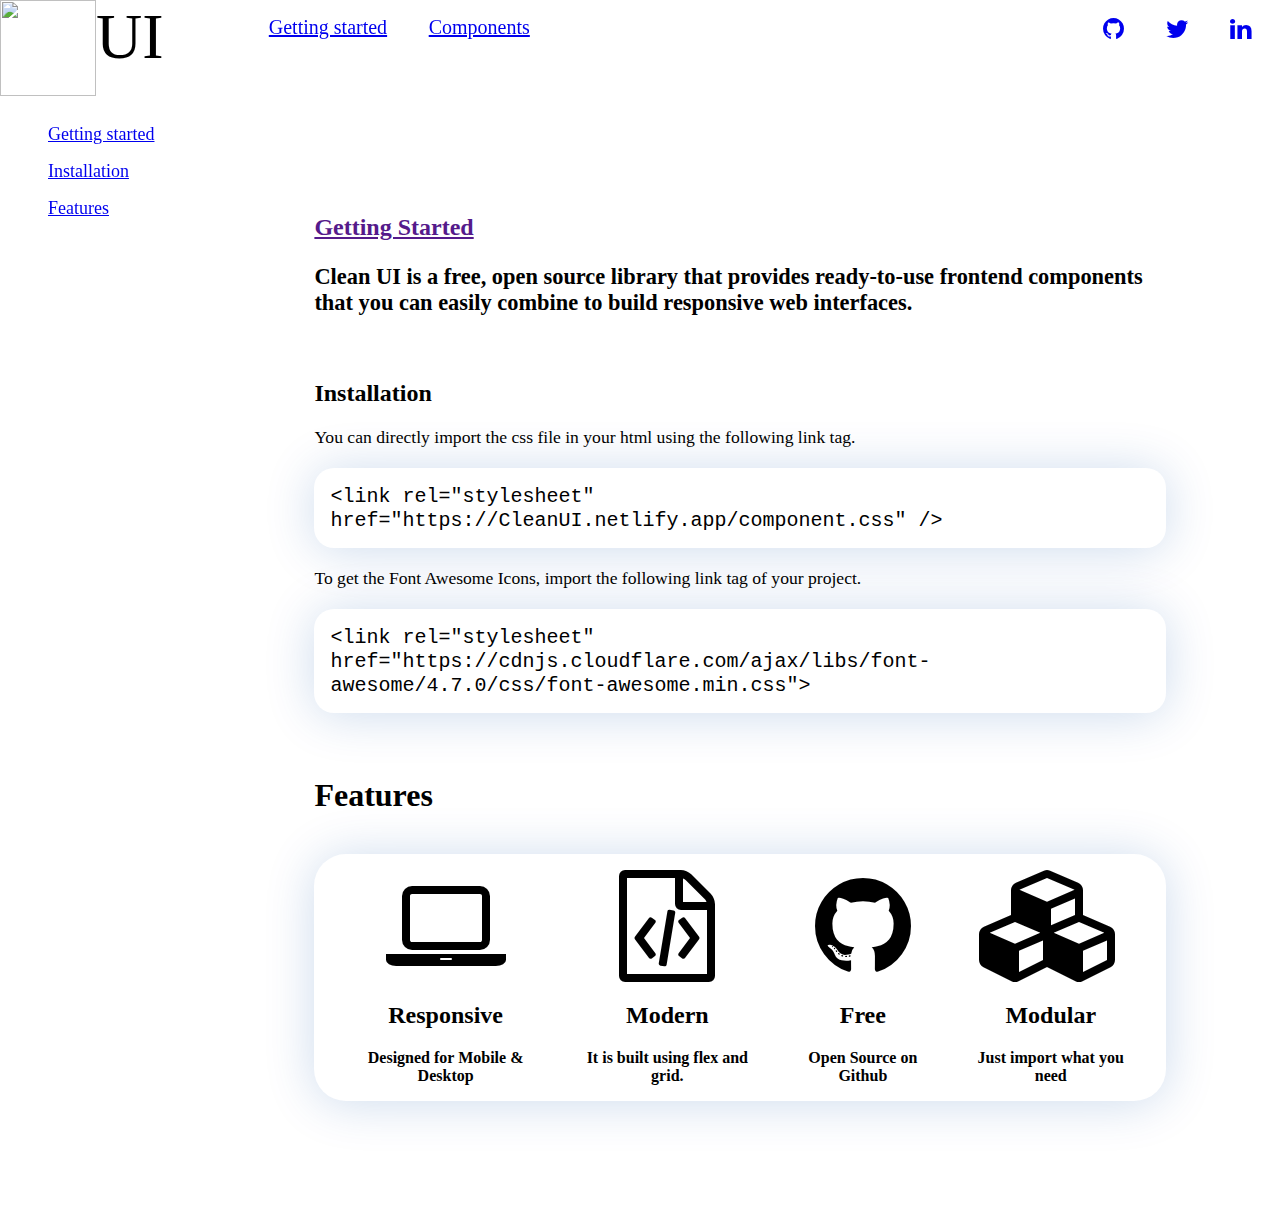
==== index.html @ 8cf50a76 "initial commit" ====
<!DOCTYPE html>
<html lang="en">
  <head>
    <meta charset="UTF-8" />
    <meta http-equiv="X-UA-Compatible" content="IE=edge" />
    <meta name="viewport" content="width=device-width, initial-scale=1.0" />
    <title>Document</title>
    <link rel="preconnect" href="https://fonts.googleapis.com" />
    <link rel="preconnect" href="https://fonts.gstatic.com" crossorigin />
    <link
      href="https://fonts.googleapis.com/css2?family=Nothing+You+Could+Do&family=Poppins:wght@200;300;400;500;600;800;900&display=swap"
      rel="stylesheet"
    />
    <!-- <link
      rel="stylesheet"
      href="https://pro.fontawesome.com/releases/v5.10.0/css/all.css"
      integrity="sha384-AYmEC3Yw5cVb3ZcuHtOA93w35dYTsvhLPVnYs9eStHfGJvOvKxVfELGroGkvsg+p"
      crossorigin="anonymous"
    />
    <link
      rel="stylesheet"
      href="path/to/font-awesome/css/font-awesome.min.css"
    /> -->
    <link
      rel="stylesheet"
      href="https://cdnjs.cloudflare.com/ajax/libs/font-awesome/4.7.0/css/font-awesome.min.css"
      integrity="sha256-eZrrJcwDc/3uDhsdt61sL2oOBY362qM3lon1gyExkL0="
      crossorigin="anonymous"
    />
    <link rel="preconnect" href="https://fonts.googleapis.com" />
    <link rel="preconnect" href="https://fonts.gstatic.com" crossorigin />
    <link
      href="https://fonts.googleapis.com/css2?family=Poppins:wght@200;300;400;500;600;800;900&family=Varela+Round&display=swap"
      rel="stylesheet"
    />
  
    <link rel="stylesheet" href="component/component.css" /> 
    <!-- <link rel="stylesheet" href="home.css" /> -->
    <link rel="stylesheet" href="index.css" />
  </head>
  <body>
    <div class="grid-container">
      <div class="navbar">
        <div class="hamburger-icon" id="hamburg">
          <img class="menu-icon" src="images/menu-icon.svg" />
        </div>
        <div class="nav-icon-container">
          <ul class="nav-items">
            <li class="nav-item">
              <a href="/">Getting started</a>
            </li>
            <li class="nav-item">
              <a href="./Documentation/documentation.html">Components</a>
            </li>
          </ul>
        </div>
        <div class="nav-social-media-icon-container">
          <ul class="nav-items">
            <li class="nav-item">
              <a href="https://github.com/Priya-Patel31">
                <span class="nav-icon">
                  <i class="fa fa-github" aria-hidden="true"></i>
                </span>
              </a>
            </li>
            <li class="nav-item">
              <a href="https://github.com/Priya-Patel31">
                <span class="nav-icon">
                  <i class="fa fa-twitter" aria-hidden="true"></i>
                </span>
              </a>
            </li>
            <li class="nav-item">
              <a href="https://www.linkedin.com/in/priya-patel-201b33202">
                <span class="nav-icon">
                  <i class="fa fa-linkedin" aria-hidden="true"></i>
                </span>
              </a>
            </li>
          </ul>
        </div>
      </div>

      <div class="main-content-container">
        <div id="sidebar-mobile" class="sidebar">
          <div class="sidebar-logo-container">
            <div class="logo">
              <img class="logo-image" src="images/eeeqcdkq_1.png" />
            </div>
            <div class="logo-text">UI</div>
            <div class="close">
              <i class="fa fa-window-close" aria-hidden="true"></i>
            </div>
          </div>
          <ul>
            <li class="sidebar-list-item">
              <a href="#gettingStarted">Getting started</a>
            </li>
            <li class="sidebar-list-item">
              <a href="#installation">Installation</a>
            </li>
            <li class="sidebar-list-item">
              <a href="#features">Features</a>
            </li>
          </ul>
        </div>

        <section class="section-content">
          <div class="sections-container">
            <div class="section1-container">
              <h2 class="section1-heading">
                <a href="">Getting Started</a>
              </h2>
              <p class="section1-text">
                <span>Clean UI</span> is a free, open source library that
                provides ready-to-use frontend components that you can easily
                combine to build responsive web interfaces.
              </p>
            </div>
            <div class="section2-container">
              <h2 class="section1-heading">Installation</h2>
              <p class="section-text">
                You can directly import the css file in your html using the
                following link tag.
              </p>
              <!-- code link-->

              <p class="code-link">
                <code>
                  &lt;link rel="stylesheet"
                  href="https://CleanUI.netlify.app/component.css" />
                </code>
              </p>

              <p class="section-text">
                To get the Font Awesome Icons, import the following link tag of
                your project.
              </p>

              <!-- code link-->
              <p class="code-link">
                <code>
                  &lt;link rel="stylesheet"
                  href="https://cdnjs.cloudflare.com/ajax/libs/font-awesome/4.7.0/css/font-awesome.min.css">
                </code>
              </p>
            </div>

            <!-- Section-2 started -->

            <div class="section3-container">
              <h1 class="section1-heading">Features</h1>
              <div class="section1-cards-container">
                <div class="section1-card">
                  <div class="section1-card-icon">
                    <i class="fa fa-laptop card-icon" aria-hidden="true"></i>
                  </div>
                  <div class="section-card">
                    <h2 class="card-header">Responsive</h2>
                    <p class="card-content">Designed for Mobile & Desktop</p>
                  </div>
                </div>
                <div class="section1-card">
                  <div class="section1-card-icon">
                    <i
                      class="fa fa-file-code-o card-icon"
                      aria-hidden="true"
                    ></i>
                  </div>
                  <div class="section-card">
                    <h2 class="card-header">Modern</h2>
                    <p class="card-content">It is built using flex and grid.</p>
                  </div>
                </div>
                <div class="section1-card">
                  <div class="section1-card-icon">
                    <i class="fa fa-github card-icon" aria-hidden="true"></i>
                  </div>
                  <div class="section-card">
                    <h2 class="card-header">Free</h2>
                    <p class="card-content">Open Source on Github</p>
                  </div>
                </div>
                <div class="section1-card">
                  <div class="section1-card-icon">
                    <i class="fa fa-cubes card-icon" aria-hidden="true"></i>
                  </div>
                  <div class="section-card">
                    <h2 class="card-header">Modular</h2>
                    <p class="card-content">Just import what you need</p>
                  </div>
                </div>
              </div>
            </div>

            <!-- Section-2 ended -->
          </div>
        </section>
      </div>
      <footer></footer>
    </div>
    <script src="index.js"></script>
  </body>
</html>
---- index.css ----
@import url(../component.css);
.heading {
  color: var(--dark-color);
}

.grid-container {
  display: grid;
  grid-template-rows: 100px auto;
}
.navbar {
  grid-row-start: 1;
  grid-row-end: 2;
}
.main-content-container {
  display: grid;
  grid-template-columns: 200px auto;
  grid-row-start: 2;
  grid-row-end: 3;
  background-color: var(--blue);
}

/* Sidebar CSS started */
.sidebar {
  background-color: var(--light-color);
 
  bottom: 0;
  grid-column-start: 1;
  grid-column-end: 2;
  height: 100vh;
  position: fixed;
  left: 0;
  top: 0;
  width: 12rem;
  z-index: 200;
}
.sidebar-logo-container {
  
  display: flex;
  position: relative;
}
.logo {
  flex: 0.5;
}
.logo-image {

  width: 6rem;
  height: 6rem;
}
.logo-text {

  display: inline;
  padding: 0px;
  margin: 0px;
  flex: 1;
  font-size: 4rem;
  font-weight: 400;
  color: var(--light-pink);
}
.close{
  display: none;
}
.sidebar-list-item {
  list-style: none;
  font-size: 18px;
  padding: 0.5rem 0.5rem;
}

/* Sidebar CSS ended */

/* Navbar CSS started */

.navbar {
  background-color: var(--light-color);
  display: flex;
  height: 5rem;
  grid-column-start: 2;
  grid-column-end: 3;
  position: fixed;
  top: 0;
  left: 12rem;
  width: 100%;
  z-index: 100;
}

.hamburger-icon {
  cursor: pointer;
  font-size: 32px;
  margin-left: 1rem;
  margin-top: 0.8rem;
}

.menu-icon {
  display: none;
  height: 1.6rem;
  width: 2.2rem;
}
.nav-icon-container {
  position: relative;
}
.nav-items {
  display: flex;
  justify-content: space-between;
  list-style: none;
}

.nav-item {
  font-size: 20px;
  margin: 0 1.3rem;
}
.nav-social-media-icon-container {
  position: absolute;
  right: 200px;
}

.nav-icon {
  font-size: 25px;
}

/* Navbar CSS ended */

/* Section CSS started */

.section-container {
  /* border:1px solid red; */
  /* margin-left: -100px; */
  margin-top: 100px;
  padding-left: 30px;
  grid-column-start: 2;
  grid-column-end: 3;
  background-color: var(--blue);
  border-top-left-radius: 2rem;
}
.section-content {
  grid-column-start: 2;
  grid-column-end: 3;
}
.sections-container {
  margin: 10%;
}
.section1-container,
.section2-container {
  margin-bottom: 4rem;
}
.section1-heading {
  color: var(--light-pink);
}
.section1-text {
  font-size: 1.4rem;
  font-weight: 400;
}
.section-text {
  font-size: 1.1rem;
  font-weight: 400;
}
.section1-cards-container {
  display: flex;
  background-color: var(--light-color);
  padding: 1rem;
  justify-content: space-between;
  margin-top: 40px;
  border-radius: 2rem;
  box-shadow: 0 2px 50px rgb(0 77 167 / 20%);
  /* border: 1px solid red; */
}
/* .section1-heading{
  color:var(--dark-color);
} */
.section-card-container {
  flex: 1;
  /* border: 1px solid red; */
}
.section1-text {
  color:var(--mild-blue);
  /* font-size: 1.6rem; */
  font-weight: 600;
}
.section1-card-icon {
  /* border: 1px solid red; */
  display: flex;
  flex: 1;
  justify-content: center;
}
.section1-card {
  padding: 0px 10px;
}
.section-card {
  display: flex;
  flex-direction: column;
  flex: 1;
}
.card-header {
  flex: 1;
  text-align: center;
}
.card-content {
  flex: 1;
  text-align: center;
  margin: 0;
  font-weight: 700;
  color: var(--dark-blue);
}
.card-icon {
  /* display: flex; */
  align-items: center;
  font-size: 7rem;
  color: var(--light-pink);
}
.code-link {
  background-color: var(--light-color);
  box-shadow: 0 2px 50px rgb(0 77 167 / 20%);
  /* width:fit-content; */
  /* margin:1rem ; */
  padding: 1rem;
  font-size: 20px;
  word-wrap: break-word;
  border-radius: 20px;
}


@media only screen and (max-width: 800px) {
  .hamburger-icon {
    cursor: pointer;
  }
  .menu-icon {
    display: block;
  }
  .sidebar {
    display: none;
    cursor: pointer;
  }
  .nav-header {
    left: 0px;
    top: 0px;
  }
  .nav-icon-container {
    display: none;
  }
  .nav-social-media-icon-container {
    right: 10px;
  }
  .nav-main-container {
    margin-left: 0px;
  }
  .section-content {
    grid-column-start: 1;
    grid-column-end: 3;
    padding-left: 0px;
    margin-left: 0px;
  }
  .section-content {
    margin-left: 0px;
  }
  .navbar {
    left: 0px;
  }
  .card-icon{
    font-size: 4.5rem;
  } 
  .card-header{
    font: 10px;
  }
  
}

@media only screen and(max-width:900px){
  .card-icon{
    font-size: 1rem;
  } 
}
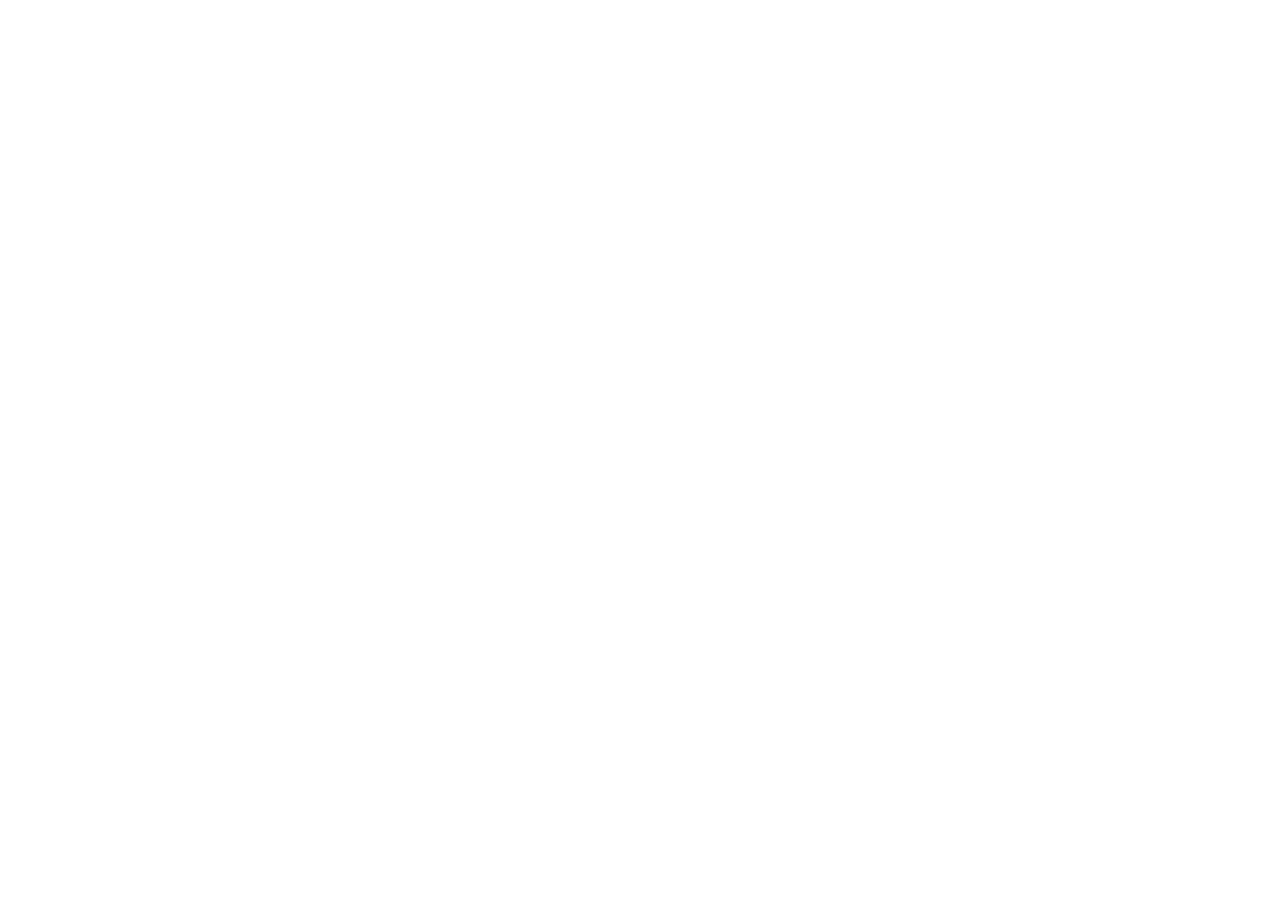
==== commit 5ac39275: "ad" ====
--- a/index.html
+++ b/index.html
@@ -1,204 +1,12 @@
 <!DOCTYPE html>
 <html lang="en">
-  <head>
-    <meta charset="UTF-8" />
-    <meta http-equiv="X-UA-Compatible" content="IE=edge" />
-    <meta name="viewport" content="width=device-width, initial-scale=1.0" />
-    <title>Document</title>
-    <link rel="preconnect" href="https://fonts.googleapis.com" />
-    <link rel="preconnect" href="https://fonts.gstatic.com" crossorigin />
-    <link
-      href="https://fonts.googleapis.com/css2?family=Nothing+You+Could+Do&family=Poppins:wght@200;300;400;500;600;800;900&display=swap"
-      rel="stylesheet"
-    />
-    <!-- <link
-      rel="stylesheet"
-      href="https://pro.fontawesome.com/releases/v5.10.0/css/all.css"
-      integrity="sha384-AYmEC3Yw5cVb3ZcuHtOA93w35dYTsvhLPVnYs9eStHfGJvOvKxVfELGroGkvsg+p"
-      crossorigin="anonymous"
-    />
-    <link
-      rel="stylesheet"
-      href="path/to/font-awesome/css/font-awesome.min.css"
-    /> -->
-    <link
-      rel="stylesheet"
-      href="https://cdnjs.cloudflare.com/ajax/libs/font-awesome/4.7.0/css/font-awesome.min.css"
-      integrity="sha256-eZrrJcwDc/3uDhsdt61sL2oOBY362qM3lon1gyExkL0="
-      crossorigin="anonymous"
-    />
-    <link rel="preconnect" href="https://fonts.googleapis.com" />
-    <link rel="preconnect" href="https://fonts.gstatic.com" crossorigin />
-    <link
-      href="https://fonts.googleapis.com/css2?family=Poppins:wght@200;300;400;500;600;800;900&family=Varela+Round&display=swap"
-      rel="stylesheet"
-    />
-  
-    <link rel="stylesheet" href="component/component.css" /> 
-    <!-- <link rel="stylesheet" href="home.css" /> -->
-    <link rel="stylesheet" href="index.css" />
-  </head>
-  <body>
-    <div class="grid-container">
-      <div class="navbar">
-        <div class="hamburger-icon" id="hamburg">
-          <img class="menu-icon" src="images/menu-icon.svg" />
-        </div>
-        <div class="nav-icon-container">
-          <ul class="nav-items">
-            <li class="nav-item">
-              <a href="/">Getting started</a>
-            </li>
-            <li class="nav-item">
-              <a href="./Documentation/documentation.html">Components</a>
-            </li>
-          </ul>
-        </div>
-        <div class="nav-social-media-icon-container">
-          <ul class="nav-items">
-            <li class="nav-item">
-              <a href="https://github.com/Priya-Patel31">
-                <span class="nav-icon">
-                  <i class="fa fa-github" aria-hidden="true"></i>
-                </span>
-              </a>
-            </li>
-            <li class="nav-item">
-              <a href="https://github.com/Priya-Patel31">
-                <span class="nav-icon">
-                  <i class="fa fa-twitter" aria-hidden="true"></i>
-                </span>
-              </a>
-            </li>
-            <li class="nav-item">
-              <a href="https://www.linkedin.com/in/priya-patel-201b33202">
-                <span class="nav-icon">
-                  <i class="fa fa-linkedin" aria-hidden="true"></i>
-                </span>
-              </a>
-            </li>
-          </ul>
-        </div>
-      </div>
-
-      <div class="main-content-container">
-        <div id="sidebar-mobile" class="sidebar">
-          <div class="sidebar-logo-container">
-            <div class="logo">
-              <img class="logo-image" src="images/eeeqcdkq_1.png" />
-            </div>
-            <div class="logo-text">UI</div>
-            <div class="close">
-              <i class="fa fa-window-close" aria-hidden="true"></i>
-            </div>
-          </div>
-          <ul>
-            <li class="sidebar-list-item">
-              <a href="#gettingStarted">Getting started</a>
-            </li>
-            <li class="sidebar-list-item">
-              <a href="#installation">Installation</a>
-            </li>
-            <li class="sidebar-list-item">
-              <a href="#features">Features</a>
-            </li>
-          </ul>
-        </div>
-
-        <section class="section-content">
-          <div class="sections-container">
-            <div class="section1-container">
-              <h2 class="section1-heading">
-                <a href="">Getting Started</a>
-              </h2>
-              <p class="section1-text">
-                <span>Clean UI</span> is a free, open source library that
-                provides ready-to-use frontend components that you can easily
-                combine to build responsive web interfaces.
-              </p>
-            </div>
-            <div class="section2-container">
-              <h2 class="section1-heading">Installation</h2>
-              <p class="section-text">
-                You can directly import the css file in your html using the
-                following link tag.
-              </p>
-              <!-- code link-->
-
-              <p class="code-link">
-                <code>
-                  &lt;link rel="stylesheet"
-                  href="https://CleanUI.netlify.app/component.css" />
-                </code>
-              </p>
-
-              <p class="section-text">
-                To get the Font Awesome Icons, import the following link tag of
-                your project.
-              </p>
-
-              <!-- code link-->
-              <p class="code-link">
-                <code>
-                  &lt;link rel="stylesheet"
-                  href="https://cdnjs.cloudflare.com/ajax/libs/font-awesome/4.7.0/css/font-awesome.min.css">
-                </code>
-              </p>
-            </div>
-
-            <!-- Section-2 started -->
-
-            <div class="section3-container">
-              <h1 class="section1-heading">Features</h1>
-              <div class="section1-cards-container">
-                <div class="section1-card">
-                  <div class="section1-card-icon">
-                    <i class="fa fa-laptop card-icon" aria-hidden="true"></i>
-                  </div>
-                  <div class="section-card">
-                    <h2 class="card-header">Responsive</h2>
-                    <p class="card-content">Designed for Mobile & Desktop</p>
-                  </div>
-                </div>
-                <div class="section1-card">
-                  <div class="section1-card-icon">
-                    <i
-                      class="fa fa-file-code-o card-icon"
-                      aria-hidden="true"
-                    ></i>
-                  </div>
-                  <div class="section-card">
-                    <h2 class="card-header">Modern</h2>
-                    <p class="card-content">It is built using flex and grid.</p>
-                  </div>
-                </div>
-                <div class="section1-card">
-                  <div class="section1-card-icon">
-                    <i class="fa fa-github card-icon" aria-hidden="true"></i>
-                  </div>
-                  <div class="section-card">
-                    <h2 class="card-header">Free</h2>
-                    <p class="card-content">Open Source on Github</p>
-                  </div>
-                </div>
-                <div class="section1-card">
-                  <div class="section1-card-icon">
-                    <i class="fa fa-cubes card-icon" aria-hidden="true"></i>
-                  </div>
-                  <div class="section-card">
-                    <h2 class="card-header">Modular</h2>
-                    <p class="card-content">Just import what you need</p>
-                  </div>
-                </div>
-              </div>
-            </div>
-
-            <!-- Section-2 ended -->
-          </div>
-        </section>
-      </div>
-      <footer></footer>
-    </div>
-    <script src="index.js"></script>
-  </body>
-</html>
+<head>
+  <meta charset="UTF-8">
+  <meta http-equiv="X-UA-Compatible" content="IE=edge">
+  <meta name="viewport" content="width=device-width, initial-scale=1.0">
+  <title>Document</title>
+</head>
+<body>
+  <script src="./index.js"></script>
+</body>
+</html>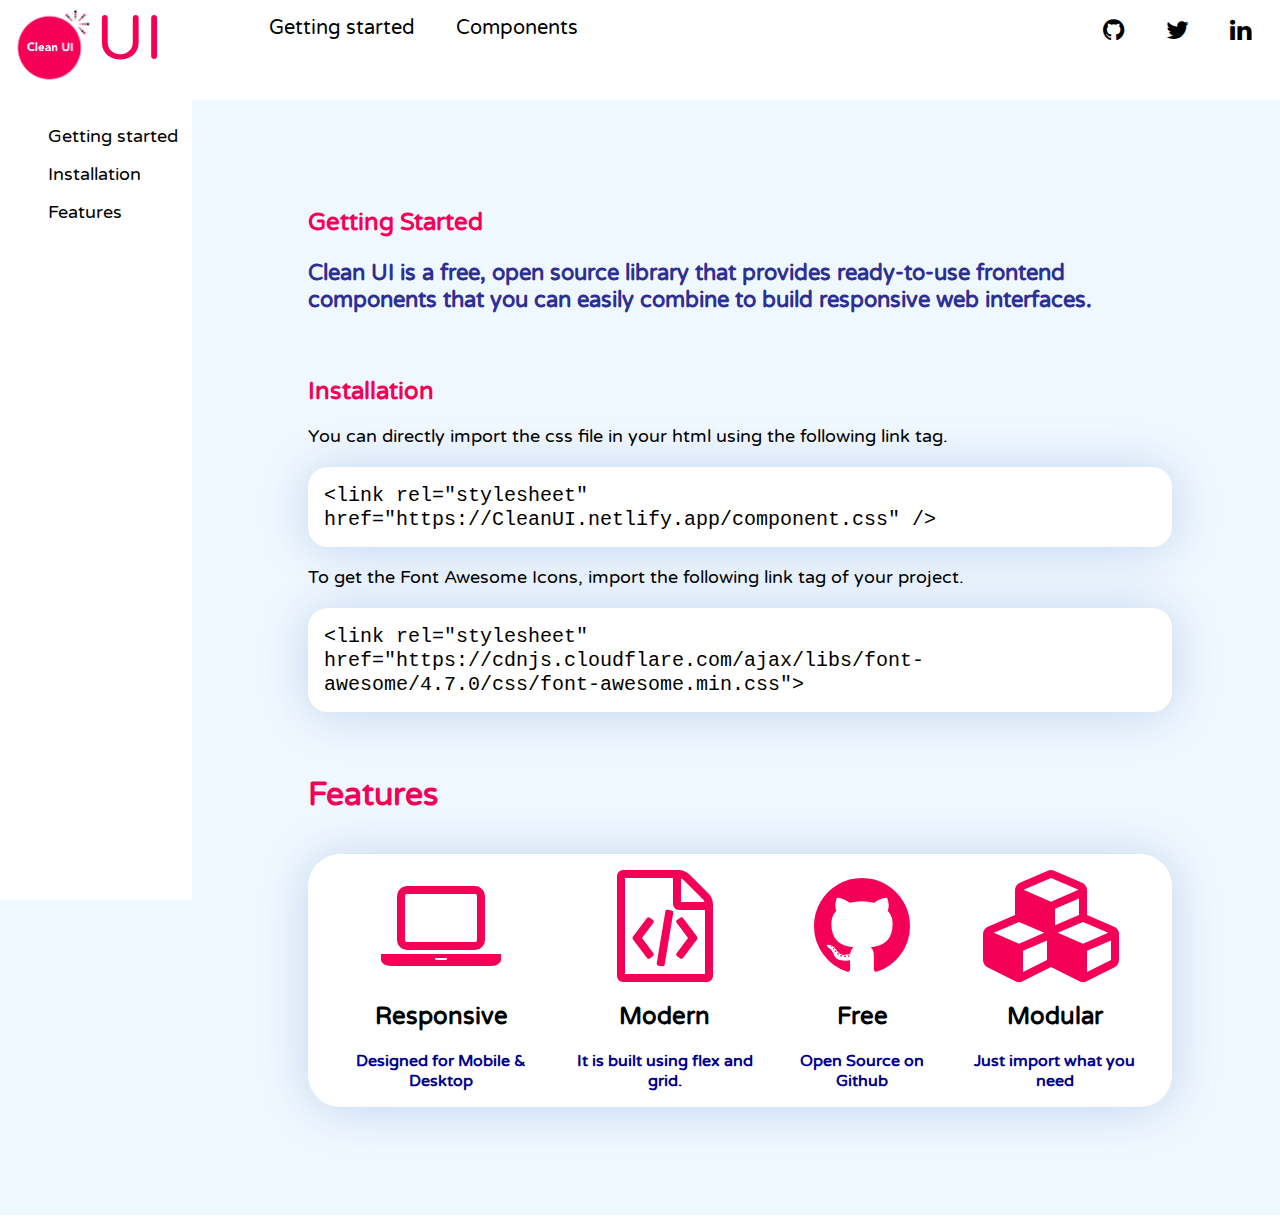
==== commit ab167d10: "Revert "ad"" ====
--- a/index.html
+++ b/index.html
@@ -1,12 +1,204 @@
 <!DOCTYPE html>
 <html lang="en">
-<head>
-  <meta charset="UTF-8">
-  <meta http-equiv="X-UA-Compatible" content="IE=edge">
-  <meta name="viewport" content="width=device-width, initial-scale=1.0">
-  <title>Document</title>
-</head>
-<body>
-  <script src="./index.js"></script>
-</body>
-</html>+  <head>
+    <meta charset="UTF-8" />
+    <meta http-equiv="X-UA-Compatible" content="IE=edge" />
+    <meta name="viewport" content="width=device-width, initial-scale=1.0" />
+    <title>Document</title>
+    <link rel="preconnect" href="https://fonts.googleapis.com" />
+    <link rel="preconnect" href="https://fonts.gstatic.com" crossorigin />
+    <link
+      href="https://fonts.googleapis.com/css2?family=Nothing+You+Could+Do&family=Poppins:wght@200;300;400;500;600;800;900&display=swap"
+      rel="stylesheet"
+    />
+    <!-- <link
+      rel="stylesheet"
+      href="https://pro.fontawesome.com/releases/v5.10.0/css/all.css"
+      integrity="sha384-AYmEC3Yw5cVb3ZcuHtOA93w35dYTsvhLPVnYs9eStHfGJvOvKxVfELGroGkvsg+p"
+      crossorigin="anonymous"
+    />
+    <link
+      rel="stylesheet"
+      href="path/to/font-awesome/css/font-awesome.min.css"
+    /> -->
+    <link
+      rel="stylesheet"
+      href="https://cdnjs.cloudflare.com/ajax/libs/font-awesome/4.7.0/css/font-awesome.min.css"
+      integrity="sha256-eZrrJcwDc/3uDhsdt61sL2oOBY362qM3lon1gyExkL0="
+      crossorigin="anonymous"
+    />
+    <link rel="preconnect" href="https://fonts.googleapis.com" />
+    <link rel="preconnect" href="https://fonts.gstatic.com" crossorigin />
+    <link
+      href="https://fonts.googleapis.com/css2?family=Poppins:wght@200;300;400;500;600;800;900&family=Varela+Round&display=swap"
+      rel="stylesheet"
+    />
+
+    <link rel="stylesheet" href="./component/component.css" />
+    <!-- <link rel="stylesheet" href="home.css" /> -->
+    <link rel="stylesheet" href="./index.css" />
+  </head>
+  <body>
+    <div class="grid-container">
+      <div class="navbar">
+        <div class="hamburger-icon" id="hamburg">
+          <img class="menu-icon" src="images/menu-icon.svg" alt="ham-icon" />
+        </div>
+        <div class="nav-icon-container">
+          <ul class="nav-items">
+            <li class="nav-item">
+              <a href="/">Getting started</a>
+            </li>
+            <li class="nav-item">
+              <a href="./Documentation/documentation.html">Components</a>
+            </li>
+          </ul>
+        </div>
+        <div class="nav-social-media-icon-container">
+          <ul class="nav-items">
+            <li class="nav-item">
+              <a href="https://github.com/Priya-Patel31">
+                <span class="nav-icon">
+                  <i class="fa fa-github" aria-hidden="true"></i>
+                </span>
+              </a>
+            </li>
+            <li class="nav-item">
+              <a href="https://github.com/Priya-Patel31">
+                <span class="nav-icon">
+                  <i class="fa fa-twitter" aria-hidden="true"></i>
+                </span>
+              </a>
+            </li>
+            <li class="nav-item">
+              <a href="https://www.linkedin.com/in/priya-patel-201b33202">
+                <span class="nav-icon">
+                  <i class="fa fa-linkedin" aria-hidden="true"></i>
+                </span>
+              </a>
+            </li>
+          </ul>
+        </div>
+      </div>
+
+      <div class="main-content-container">
+        <div id="sidebar-mobile" class="sidebar">
+          <div class="sidebar-logo-container">
+            <div class="logo">
+              <img class="logo-image" src="images/logo1.png" alt="logo" />
+            </div>
+            <div class="logo-text">UI</div>
+            <div class="close">
+              <i class="fa fa-window-close" aria-hidden="true"></i>
+            </div>
+          </div>
+          <ul>
+            <li class="sidebar-list-item">
+              <a href="#gettingStarted">Getting started</a>
+            </li>
+            <li class="sidebar-list-item">
+              <a href="#installation">Installation</a>
+            </li>
+            <li class="sidebar-list-item">
+              <a href="#features">Features</a>
+            </li>
+          </ul>
+        </div>
+
+        <section class="section-content">
+          <div class="sections-container">
+            <div class="section1-container">
+              <h2 class="section1-heading">
+                <a href="">Getting Started</a>
+              </h2>
+              <p class="section1-text">
+                <span>Clean UI</span> is a free, open source library that
+                provides ready-to-use frontend components that you can easily
+                combine to build responsive web interfaces.
+              </p>
+            </div>
+            <div class="section2-container">
+              <h2 class="section1-heading">Installation</h2>
+              <p class="section-text">
+                You can directly import the css file in your html using the
+                following link tag.
+              </p>
+              <!-- code link-->
+
+              <p class="code-link">
+                <code>
+                  &lt;link rel="stylesheet"
+                  href="https://CleanUI.netlify.app/component.css" />
+                </code>
+              </p>
+
+              <p class="section-text">
+                To get the Font Awesome Icons, import the following link tag of
+                your project.
+              </p>
+
+              <!-- code link-->
+              <p class="code-link">
+                <code>
+                  &lt;link rel="stylesheet"
+                  href="https://cdnjs.cloudflare.com/ajax/libs/font-awesome/4.7.0/css/font-awesome.min.css">
+                </code>
+              </p>
+            </div>
+
+            <!-- Section-2 started -->
+
+            <div class="section3-container">
+              <h1 class="section1-heading">Features</h1>
+              <div class="section1-cards-container">
+                <div class="section1-card">
+                  <div class="section1-card-icon">
+                    <i class="fa fa-laptop card-icon" aria-hidden="true"></i>
+                  </div>
+                  <div class="section-card">
+                    <h2 class="card-header">Responsive</h2>
+                    <p class="card-content">Designed for Mobile & Desktop</p>
+                  </div>
+                </div>
+                <div class="section1-card">
+                  <div class="section1-card-icon">
+                    <i
+                      class="fa fa-file-code-o card-icon"
+                      aria-hidden="true"
+                    ></i>
+                  </div>
+                  <div class="section-card">
+                    <h2 class="card-header">Modern</h2>
+                    <p class="card-content">It is built using flex and grid.</p>
+                  </div>
+                </div>
+                <div class="section1-card">
+                  <div class="section1-card-icon">
+                    <i class="fa fa-github card-icon" aria-hidden="true"></i>
+                  </div>
+                  <div class="section-card">
+                    <h2 class="card-header">Free</h2>
+                    <p class="card-content">Open Source on Github</p>
+                  </div>
+                </div>
+                <div class="section1-card">
+                  <div class="section1-card-icon">
+                    <i class="fa fa-cubes card-icon" aria-hidden="true"></i>
+                  </div>
+                  <div class="section-card">
+                    <h2 class="card-header">Modular</h2>
+                    <p class="card-content">Just import what you need</p>
+                  </div>
+                </div>
+              </div>
+            </div>
+
+            <!-- Section-2 ended -->
+          </div>
+        </section>
+      </div>
+      <footer></footer>
+    </div>
+    <script src="index.js"></script>
+  </body>
+</html>
--- a/component/component.css
+++ b/component/component.css
@@ -0,0 +1,72 @@
+@import url(./index.css);
+@import url(../component/common.css);
+@import url(../component/alert/alert.css);
+@import url(../component/avatar/avatar.css);
+@import url(../component/badge/badge.css);
+@import url(../component/button/button.css);
+@import url(../component/card/card.css);
+@import url(../component/form/form.css);
+@import url(../component/image/image.css);
+@import url(../component/lists/lists.css);
+
+:root {
+  --light-pink: #f50057;
+  --mild-pink: #fbcfe8;
+  --blue: #f0f8ff;
+  --dark-blue: darkblue;
+  --mild-blue: #2d3092;
+  --sky-blue: #adeef1;
+  --dark-green: #44c59d;
+  --light-green: #d1fae5;
+  --dark-yellow: #fbc13b;
+  --light-yellow: #fef3c7;
+  --secondary-color: #696b79;
+  --dark-color: #323232;
+  --light-color: white;
+  --dark-grey: grey;
+  --light-grey: #7b7b7b;
+  --lighter-grey: #e6e6e6;
+  --mild-grey: #d4d6db;
+}
+
+body {
+  box-sizing: border-box;
+  margin: 0;
+  padding: 0;
+  font-family: "Varela Round", sans-serif;
+}
+a {
+  text-decoration: none;
+  color: inherit;
+}
+.sub-content {
+  font-size: 1.3rem;
+  color: var(--dark-blue);
+}
+.outline {
+  border: 1px solid var(--light-grey);
+  border-radius: 0.3rem;
+  padding: 1rem 1rem;
+}
+.code-example {
+  margin:2rem 0 1rem 0;
+  width: 95%;
+  max-width: 1000px;
+  max-inline-size: 100%;
+  block-size: auto;
+  height: 200px;
+}
+.styling-color{
+  color:var(--light-pink);
+}
+.pink{
+  background-color:var(--light-pink);
+}
+.flex-row {
+  display: flex;
+  flex-direction: row;
+}
+.flex-col {
+  display: flex;
+  flex-direction: column;
+}
--- a/index.css
+++ b/index.css
@@ -0,0 +1,269 @@
+@import url(../component.css);
+.heading {
+  color: var(--dark-color);
+}
+
+.grid-container {
+  display: grid;
+  grid-template-rows: 100px auto;
+}
+.navbar {
+  grid-row-start: 1;
+  grid-row-end: 2;
+}
+.main-content-container {
+  display: grid;
+  grid-template-columns: 200px auto;
+  grid-row-start: 2;
+  grid-row-end: 3;
+  background-color: var(--blue);
+}
+
+/* Sidebar CSS started */
+.sidebar {
+  background-color: var(--light-color);
+ 
+  bottom: 0;
+  grid-column-start: 1;
+  grid-column-end: 2;
+  height: 100vh;
+  position: fixed;
+  left: 0;
+  top: 0;
+  width: 12rem;
+  z-index: 200;
+}
+.sidebar-logo-container {
+  
+  display: flex;
+  position: relative;
+}
+.logo {
+  flex: 0.5;
+}
+.logo-image {
+
+  width: 6rem;
+  height: 6rem;
+}
+.logo-text {
+
+  display: inline;
+  padding: 0px;
+  margin: 0px;
+  flex: 1;
+  font-size: 4rem;
+  font-weight: 400;
+  color: var(--light-pink);
+}
+.close{
+  display: none;
+}
+.sidebar-list-item {
+  list-style: none;
+  font-size: 18px;
+  padding: 0.5rem 0.5rem;
+}
+
+/* Sidebar CSS ended */
+
+/* Navbar CSS started */
+
+.navbar {
+  background-color: var(--light-color);
+  display: flex;
+  height: 5rem;
+  grid-column-start: 2;
+  grid-column-end: 3;
+  position: fixed;
+  top: 0;
+  left: 12rem;
+  width: 100%;
+  z-index: 100;
+}
+
+.hamburger-icon {
+  cursor: pointer;
+  font-size: 32px;
+  margin-left: 1rem;
+  margin-top: 0.8rem;
+}
+
+.menu-icon {
+  display: none;
+  height: 1.6rem;
+  width: 2.2rem;
+}
+.nav-icon-container {
+  position: relative;
+}
+.nav-items {
+  display: flex;
+  justify-content: space-between;
+  list-style: none;
+}
+
+.nav-item {
+  font-size: 20px;
+  margin: 0 1.3rem;
+}
+.nav-social-media-icon-container {
+  position: absolute;
+  right: 200px;
+}
+
+.nav-icon {
+  font-size: 25px;
+}
+
+/* Navbar CSS ended */
+
+/* Section CSS started */
+
+.section-container {
+  /* border:1px solid red; */
+  /* margin-left: -100px; */
+  margin-top: 100px;
+  padding-left: 30px;
+  grid-column-start: 2;
+  grid-column-end: 3;
+  background-color: var(--blue);
+  border-top-left-radius: 2rem;
+}
+.section-content {
+  grid-column-start: 2;
+  grid-column-end: 3;
+}
+.sections-container {
+  margin: 10%;
+}
+.section1-container,
+.section2-container {
+  margin-bottom: 4rem;
+}
+.section1-heading {
+  color: var(--light-pink);
+}
+.section1-text {
+  font-size: 1.4rem;
+  font-weight: 400;
+}
+.section-text {
+  font-size: 1.1rem;
+  font-weight: 400;
+}
+.section1-cards-container {
+  display: flex;
+  background-color: var(--light-color);
+  padding: 1rem;
+  justify-content: space-between;
+  margin-top: 40px;
+  border-radius: 2rem;
+  box-shadow: 0 2px 50px rgb(0 77 167 / 20%);
+  /* border: 1px solid red; */
+}
+/* .section1-heading{
+  color:var(--dark-color);
+} */
+.section-card-container {
+  flex: 1;
+  /* border: 1px solid red; */
+}
+.section1-text {
+  color:var(--mild-blue);
+  /* font-size: 1.6rem; */
+  font-weight: 600;
+}
+.section1-card-icon {
+  /* border: 1px solid red; */
+  display: flex;
+  flex: 1;
+  justify-content: center;
+}
+.section1-card {
+  padding: 0px 10px;
+}
+.section-card {
+  display: flex;
+  flex-direction: column;
+  flex: 1;
+}
+.card-header {
+  flex: 1;
+  text-align: center;
+}
+.card-content {
+  flex: 1;
+  text-align: center;
+  margin: 0;
+  font-weight: 700;
+  color: var(--dark-blue);
+}
+.card-icon {
+  /* display: flex; */
+  align-items: center;
+  font-size: 7rem;
+  color: var(--light-pink);
+}
+.code-link {
+  background-color: var(--light-color);
+  box-shadow: 0 2px 50px rgb(0 77 167 / 20%);
+  /* width:fit-content; */
+  /* margin:1rem ; */
+  padding: 1rem;
+  font-size: 20px;
+  word-wrap: break-word;
+  border-radius: 20px;
+}
+
+
+@media only screen and (max-width: 800px) {
+  .hamburger-icon {
+    cursor: pointer;
+  }
+  .menu-icon {
+    display: block;
+  }
+  .sidebar {
+    display: none;
+    cursor: pointer;
+  }
+  .nav-header {
+    left: 0px;
+    top: 0px;
+  }
+  .nav-icon-container {
+    display: none;
+  }
+  .nav-social-media-icon-container {
+    right: 10px;
+  }
+  .nav-main-container {
+    margin-left: 0px;
+  }
+  .section-content {
+    grid-column-start: 1;
+    grid-column-end: 3;
+    padding-left: 0px;
+    margin-left: 0px;
+  }
+  .section-content {
+    margin-left: 0px;
+  }
+  .navbar {
+    left: 0px;
+  }
+  .card-icon{
+    font-size: 4.5rem;
+  } 
+  .card-header{
+    font: 10px;
+  }
+  
+}
+
+@media only screen and(max-width:900px){
+  .card-icon{
+    font-size: 1rem;
+  } 
+}